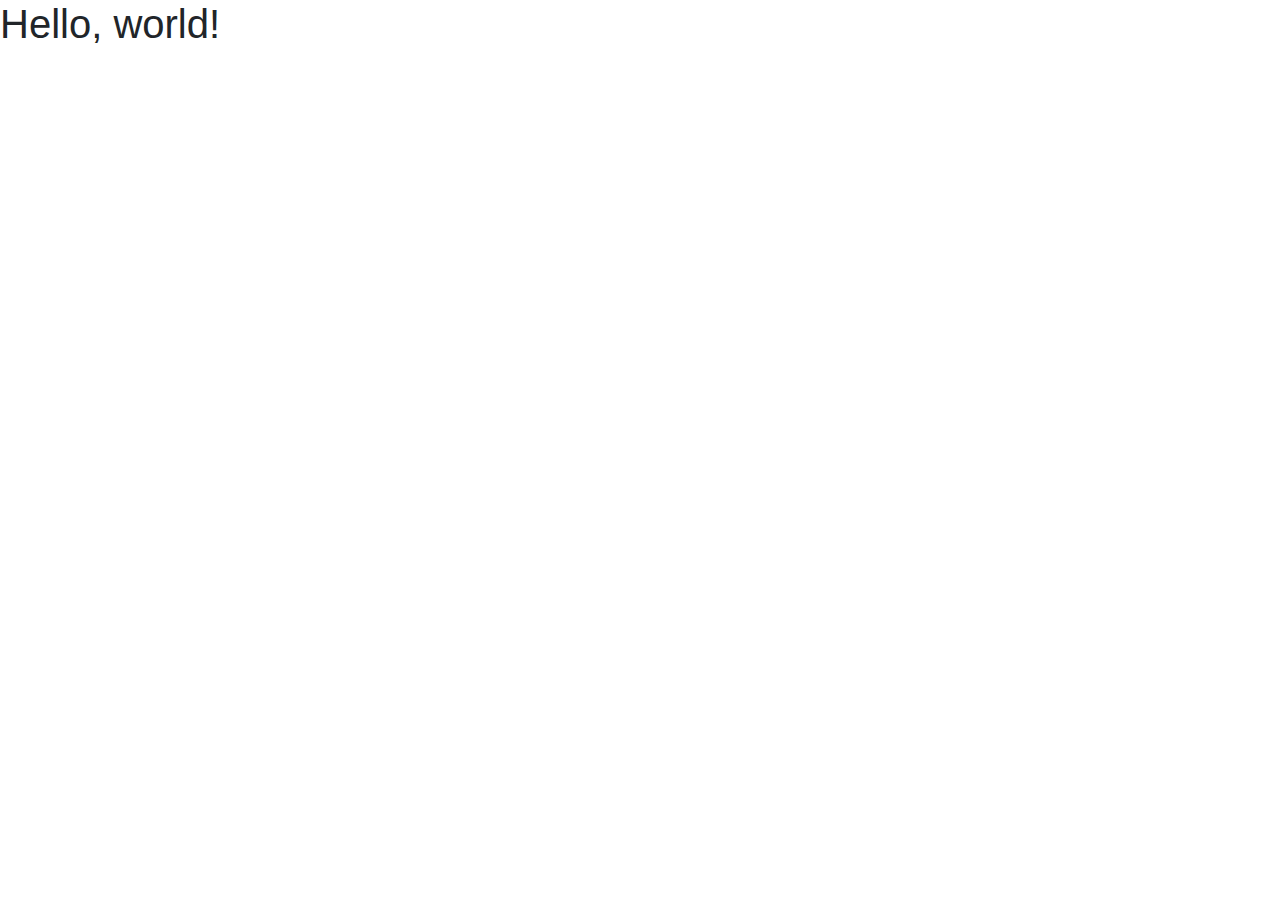
==== index.html @ 78512ca4 "primer commit" ====
<!doctype html>
<html lang="en">
  <head>
    <!-- Required meta tags -->
    <meta charset="utf-8">
    <meta name="viewport" content="width=device-width, initial-scale=1, shrink-to-fit=no">

    <!-- Bootstrap CSS -->
    <link rel="stylesheet" href="https://stackpath.bootstrapcdn.com/bootstrap/4.3.1/css/bootstrap.min.css" integrity="sha384-ggOyR0iXCbMQv3Xipma34MD+dH/1fQ784/j6cY/iJTQUOhcWr7x9JvoRxT2MZw1T" crossorigin="anonymous">

    <title>Hello, world!</title>
  </head>
  <body>
    <h1>Hello, world!</h1>

    <!-- Optional JavaScript -->
    <!-- jQuery first, then Popper.js, then Bootstrap JS -->
    <script src="https://code.jquery.com/jquery-3.3.1.slim.min.js" integrity="sha384-q8i/X+965DzO0rT7abK41JStQIAqVgRVzpbzo5smXKp4YfRvH+8abtTE1Pi6jizo" crossorigin="anonymous"></script>
    <script src="https://cdnjs.cloudflare.com/ajax/libs/popper.js/1.14.7/umd/popper.min.js" integrity="sha384-UO2eT0CpHqdSJQ6hJty5KVphtPhzWj9WO1clHTMGa3JDZwrnQq4sF86dIHNDz0W1" crossorigin="anonymous"></script>
    <script src="https://stackpath.bootstrapcdn.com/bootstrap/4.3.1/js/bootstrap.min.js" integrity="sha384-JjSmVgyd0p3pXB1rRibZUAYoIIy6OrQ6VrjIEaFf/nJGzIxFDsf4x0xIM+B07jRM" crossorigin="anonymous"></script>
  </body>
</html>
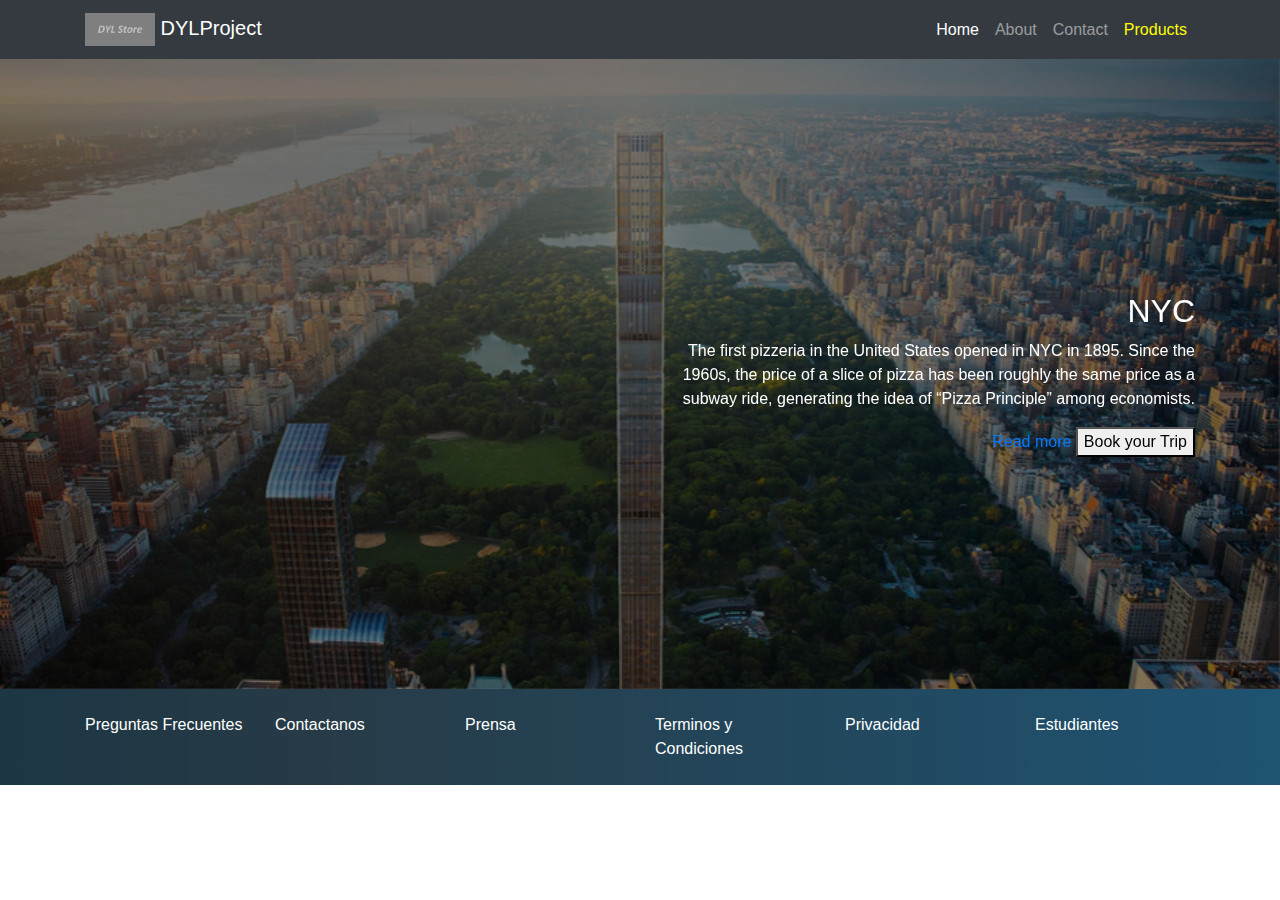
==== commit 2b6a9751: "adding carousel and navbar" ====
--- a/index.html
+++ b/index.html
@@ -7,12 +7,112 @@
 
     <!-- Bootstrap CSS -->
     <link rel="stylesheet" href="https://stackpath.bootstrapcdn.com/bootstrap/4.3.1/css/bootstrap.min.css" integrity="sha384-ggOyR0iXCbMQv3Xipma34MD+dH/1fQ784/j6cY/iJTQUOhcWr7x9JvoRxT2MZw1T" crossorigin="anonymous">
-
-    <title>Hello, world!</title>
+    <link rel="stylesheet" href="index.css">
+    <title>DYL Project</title>
   </head>
   <body>
-    <h1>Hello, world!</h1>
+    <!-- HEADER -->
+      <nav id="header" class="navbar navbar-expand-lg navbar-dark bg-dark">
+        <div class="container">
+          <a class="navbar-brand" href="#">
+            <img src="img/logo.png" alt="dylstore logo">
+            DYLProject
+          </a>
+          <button class="navbar-toggler" type="button" data-toggle="collapse" data-target="#navbarSupportedContent" aria-controls="navbarSupportedContent" aria-expanded="false" aria-label="Toggle navigation">
+            <span class="navbar-toggler-icon"></span>
+          </button>
+        
+          <div class="collapse navbar-collapse" id="navbarSupportedContent">
+            <ul class="navbar-nav ml-auto">
+              <li class="nav-item active">
+                <a class="nav-link" href="#">Home <span class="sr-only">(current)</span></a>
+              </li>
+              <li class="nav-item">
+                  <a class="nav-link" href="#">About</a>
+              </li>
+              <li class="nav-item">
+                  <a class="nav-link" href="#">Contact</a>
+              </li>
+              <li class="nav-item">
+                  <a class="nav-link important-text" href="#">Products</a>
+                </li>
+              <!-- <li class="nav-item dropdown">
+                <a class="nav-link dropdown-toggle" href="#" id="navbarDropdown" role="button" data-toggle="dropdown" aria-haspopup="true" aria-expanded="false">
+                  Categories
+                </a>
+                <div class="dropdown-menu" aria-labelledby="navbarDropdown">
+                  <a class="dropdown-item" href="#">Action</a>
+                  <a class="dropdown-item" href="#">Another action</a>
+                  <div class="dropdown-divider"></div>
+                  <a class="dropdown-item" href="#">Something else here</a>
+                </div>
+              </li>
+              <li class="nav-item">
+                <a class="nav-link disabled" href="#" tabindex="-1" aria-disabled="true">Disabled</a>
+              </li> -->
+            </ul>
+            <!-- <form class="form-inline my-2 my-lg-0">
+              <input class="form-control mr-sm-2" type="search" placeholder="Search" aria-label="Search">
+              <button class="btn btn-outline-success my-2 my-sm-0" type="submit">Search</button>
+            </form> -->
+          </div>
+        </div>
+      </nav>
+  
+    <!-- END HEADER -->
 
+    <!-- MAIN -->
+    <section id="main">
+      <div id="carousel" class="carousel slide" data-ride="carousel" data-pause="false">
+      
+            <div class="carousel-inner">
+              <div class="carousel-item">
+                <img src="/img/empire_state.jpg" class="d-block w-100" alt="...">
+              </div>
+              <div class="carousel-item active">
+                <img src="img/central-park.jpg" class="d-block w-100" alt="...">
+              </div>
+              <div class="carousel-item ">
+                <img src="img/broklyn-bridge.jpg" class="d-block w-100" alt="...">
+              </div>
+              <div class="overlay ">
+                    <div class="container">
+                        <div class="row">
+                            <div class="col-md-6 offset-md-6 text-center text-md-right"> <!-- offset sirve para recorrer columnass-->
+                                <h2>NYC</h2>
+                                <p class="d-none d-md-block">The first pizzeria in the United States opened in NYC in 1895. Since the 1960s, the price of a slice of pizza has been roughly the same price as a subway ride, generating the idea of “Pizza Principle” among economists.</p>
+                                 <a href="#">Read more</a>
+                                 <button>Book your Trip</button>
+                            </div>
+                        </div>
+                    </div>
+              </div>
+            </div>
+            <!-- <a class="carousel-control-prev" href="#carouselExampleControls" role="button" data-slide="prev">
+              <span class="carousel-control-prev-icon" aria-hidden="true"></span>
+              <span class="sr-only">Previous</span>
+            </a>
+            <a class="carousel-control-next" href="#carouselExampleControls" role="button" data-slide="next">
+              <span class="carousel-control-next-icon" aria-hidden="true"></span>
+              <span class="sr-only">Next</span>
+            </a> -->
+        </div>
+      </section>
+    <!-- /MAIN -->
+    <!-- FOOTER -->
+    <footer id="footer" class="pb-4 pt-4">
+      <div class="container">
+        <div class="row">
+          <div class="col-12 col-lg"><a href="#">Preguntas Frecuentes</a></div>
+          <div class="col-12 col-lg"><a href="#">Contactanos</a></div>
+          <div class="col-12 col-lg"><a href="#">Prensa</a></div>
+          <div class="col-12 col-lg"><a href="#">Terminos y Condiciones</a></div>
+          <div class="col-12 col-lg"><a href="#">Privacidad</a></div>
+          <div class="col-12 col-lg"><a href="#">Estudiantes</a></div>
+        </div>
+      </div>
+    </footer>
+    <!-- END FOOTER -->
     <!-- Optional JavaScript -->
     <!-- jQuery first, then Popper.js, then Bootstrap JS -->
     <script src="https://code.jquery.com/jquery-3.3.1.slim.min.js" integrity="sha384-q8i/X+965DzO0rT7abK41JStQIAqVgRVzpbzo5smXKp4YfRvH+8abtTE1Pi6jizo" crossorigin="anonymous"></script>
--- a/index.css
+++ b/index.css
@@ -0,0 +1,46 @@
+.important-text{
+    color:yellow !important;
+}
+#header img{
+    width: 70px;
+  
+}
+
+#main .carousel-inner img{
+   max-height: 70vh;
+   object-fit: cover;
+
+}
+
+#carousel{
+    position: relative;
+}
+
+#carousel .overlay{
+    position: absolute;
+    top:0;
+    bottom:0;
+    right: 0;
+    left: 0;
+    background-color: rgba(0,0,0,.5);
+    color:white;
+}
+
+#carousel .overlay .container,
+#carousel .overlay .row{
+    height: 100%;
+}
+
+#carousel .overlay .row{
+    align-content: center;
+}
+#footer{
+    background: linear-gradient(90deg, #1c3643, #273b47 25%, #1e5372 );
+}
+
+
+footer a{
+    color:white;
+    text-decoration: none;
+
+}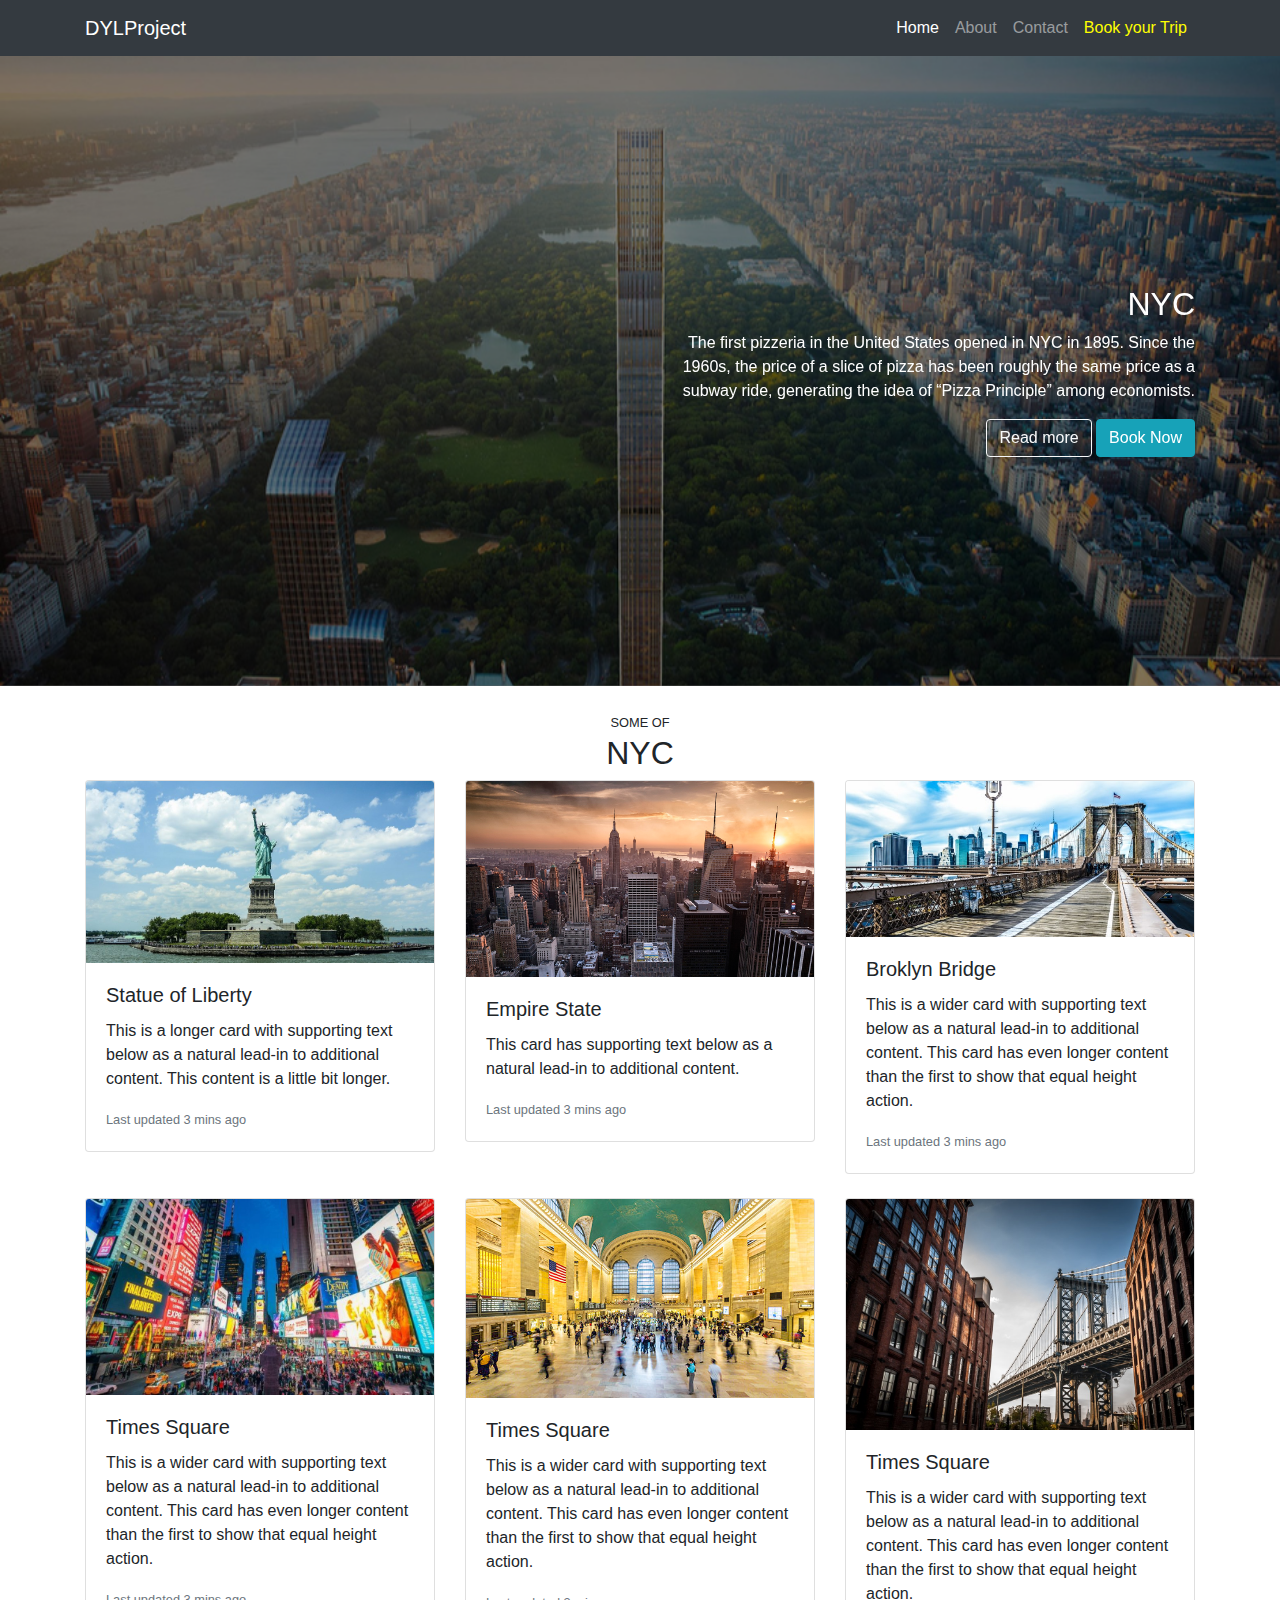
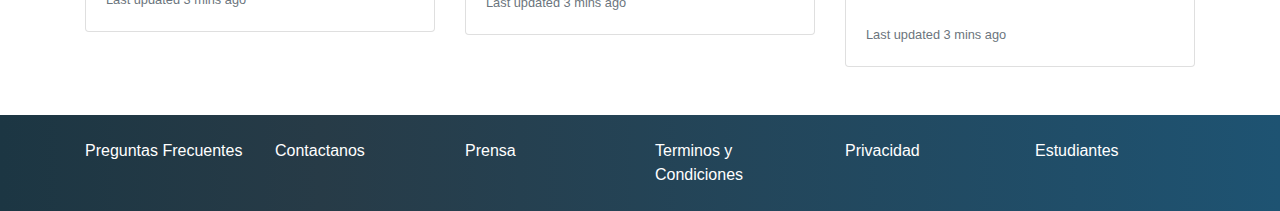
==== commit 885959cb: "adding cards and images" ====
--- a/index.html
+++ b/index.html
@@ -15,7 +15,7 @@
       <nav id="header" class="navbar navbar-expand-lg navbar-dark bg-dark">
         <div class="container">
           <a class="navbar-brand" href="#">
-            <img src="img/logo.png" alt="dylstore logo">
+            <!-- <img src="img/logo.png" alt="dylstore logo"> -->
             DYLProject
           </a>
           <button class="navbar-toggler" type="button" data-toggle="collapse" data-target="#navbarSupportedContent" aria-controls="navbarSupportedContent" aria-expanded="false" aria-label="Toggle navigation">
@@ -34,7 +34,7 @@
                   <a class="nav-link" href="#">Contact</a>
               </li>
               <li class="nav-item">
-                  <a class="nav-link important-text" href="#">Products</a>
+                  <a class="nav-link important-text" href="#">Book your Trip</a>
                 </li>
               <!-- <li class="nav-item dropdown">
                 <a class="nav-link dropdown-toggle" href="#" id="navbarDropdown" role="button" data-toggle="dropdown" aria-haspopup="true" aria-expanded="false">
@@ -81,8 +81,8 @@
                             <div class="col-md-6 offset-md-6 text-center text-md-right"> <!-- offset sirve para recorrer columnass-->
                                 <h2>NYC</h2>
                                 <p class="d-none d-md-block">The first pizzeria in the United States opened in NYC in 1895. Since the 1960s, the price of a slice of pizza has been roughly the same price as a subway ride, generating the idea of “Pizza Principle” among economists.</p>
-                                 <a href="#">Read more</a>
-                                 <button>Book your Trip</button>
+                                 <a href="#" class="btn btn-outline-light">Read more</a>
+                                 <button type="button" class="btn btn-info">Book Now</button>
                             </div>
                         </div>
                     </div>
@@ -99,6 +99,83 @@
         </div>
       </section>
     <!-- /MAIN -->
+
+    <!-- ARTICLES -->
+    <section id="articles" class="mt-4 mb-4">
+      <div class="container">
+          <div class="row">
+            <div class="col text-center text-uppercase">
+                <small>Some of</small>
+                <h2>NYC</h2>
+            </div> 
+          </div>
+          <div class="row">
+              <div class="col-12 col-md-6 col-lg-4 mb-4">
+                  <div class="card">
+                      <img src="/img/statue_of_liberty.jpg" class="card-img-top" alt="...">
+                      <div class="card-body">
+                        <h5 class="card-title">Statue of Liberty</h5>
+                        <p class="card-text">This is a longer card with supporting text below as a natural lead-in to additional content. This content is a little bit longer.</p>
+                        <p class="card-text"><small class="text-muted">Last updated 3 mins ago</small></p>
+                      </div>
+                    </div>
+              </div>
+
+              <div class="col-12 col-md-6 col-lg-4 mb-4">
+                  <div class="card">
+                      <img src="img/empire_state.jpg" class="card-img-top" alt="...">
+                      <div class="card-body">
+                        <h5 class="card-title">Empire State</h5>
+                        <p class="card-text">This card has supporting text below as a natural lead-in to additional content.</p>
+                        <p class="card-text"><small class="text-muted">Last updated 3 mins ago</small></p>
+                      </div>
+                    </div>
+              </div>
+              <div class="col-12 col-md-6 col-lg-4 mb-4">
+                  <div class="card">
+                      <img src="img/broklyn-bridge.jpg" class="card-img-top" alt="...">
+                      <div class="card-body">
+                        <h5 class="card-title">Broklyn Bridge</h5>
+                        <p class="card-text">This is a wider card with supporting text below as a natural lead-in to additional content. This card has even longer content than the first to show that equal height action.</p>
+                        <p class="card-text"><small class="text-muted">Last updated 3 mins ago</small></p>
+                      </div>
+                    </div>
+              </div>
+              <div class="col-12 col-md-6 col-lg-4 mb-4">
+                  <div class="card">
+                      <img src="img/time-square.jpg" class="card-img-top" alt="...">
+                      <div class="card-body">
+                        <h5 class="card-title">Times Square</h5>
+                        <p class="card-text">This is a wider card with supporting text below as a natural lead-in to additional content. This card has even longer content than the first to show that equal height action.</p>
+                        <p class="card-text"><small class="text-muted">Last updated 3 mins ago</small></p>
+                      </div>
+                    </div>
+              </div>
+              <div class="col-12 col-md-6 col-lg-4 mb-4">
+                  <div class="card">
+                      <img src="img/grand-central.jpg" class="card-img-top" alt="...">
+                      <div class="card-body">
+                        <h5 class="card-title">Times Square</h5>
+                        <p class="card-text">This is a wider card with supporting text below as a natural lead-in to additional content. This card has even longer content than the first to show that equal height action.</p>
+                        <p class="card-text"><small class="text-muted">Last updated 3 mins ago</small></p>
+                      </div>
+                    </div>
+              </div>
+              <div class="col-12 col-md-6 col-lg-4 mb-4">
+                  <div class="card">
+                      <img src="img/dumbo.jpg" class="card-img-top" alt="...">
+                      <div class="card-body">
+                        <h5 class="card-title">Times Square</h5>
+                        <p class="card-text">This is a wider card with supporting text below as a natural lead-in to additional content. This card has even longer content than the first to show that equal height action.</p>
+                        <p class="card-text"><small class="text-muted">Last updated 3 mins ago</small></p>
+                      </div>
+                    </div>
+              </div>
+          </div>
+      </div>
+    </section>
+  
+    <!-- /ARTICLES -->
     <!-- FOOTER -->
     <footer id="footer" class="pb-4 pt-4">
       <div class="container">
@@ -111,6 +188,7 @@
           <div class="col-12 col-lg"><a href="#">Estudiantes</a></div>
         </div>
       </div>
+    </div>
     </footer>
     <!-- END FOOTER -->
     <!-- Optional JavaScript -->
--- a/index.css
+++ b/index.css
@@ -34,6 +34,8 @@
 #carousel .overlay .row{
     align-content: center;
 }
+
+
 #footer{
     background: linear-gradient(90deg, #1c3643, #273b47 25%, #1e5372 );
 }
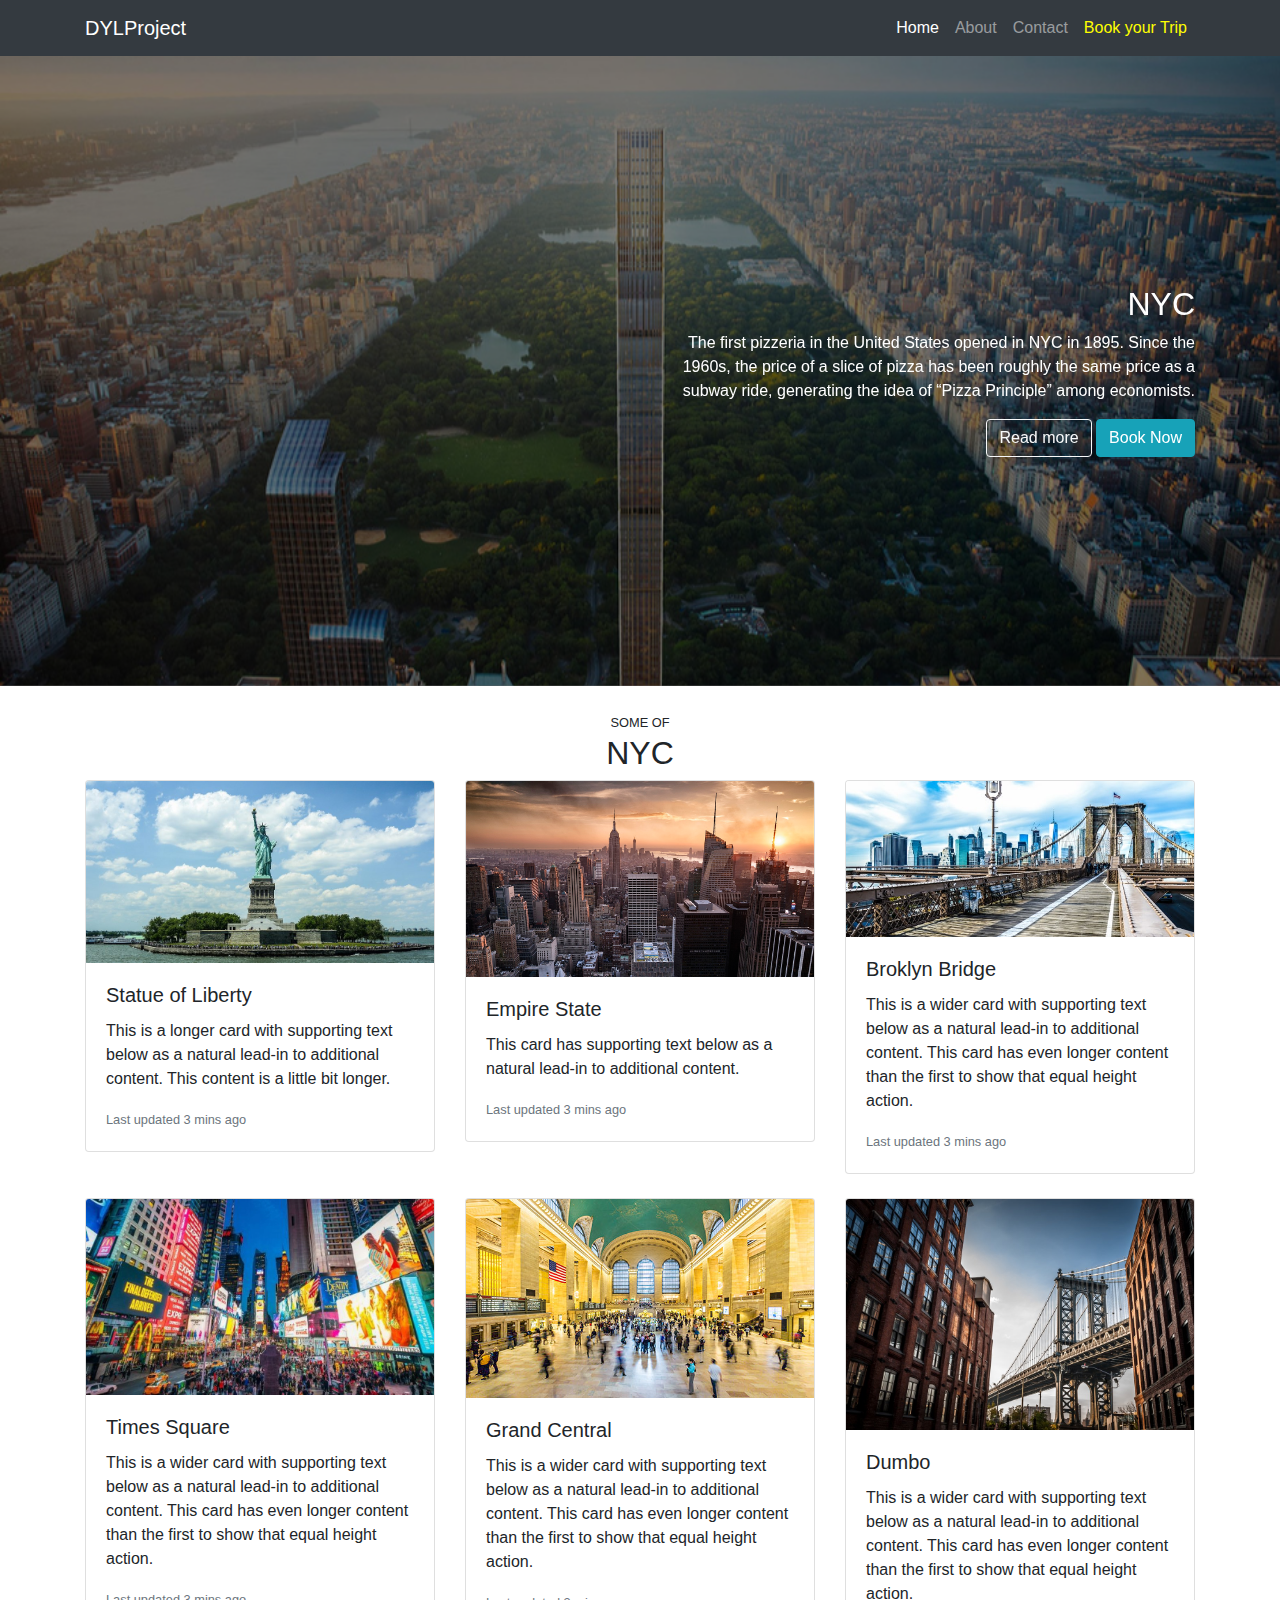
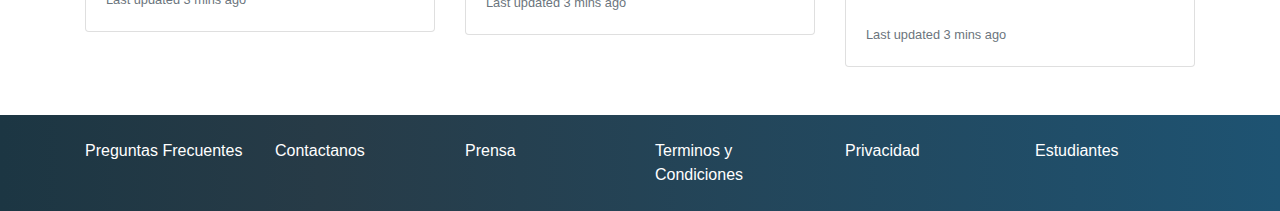
==== commit 2d8c1079: "articulos modificados" ====
--- a/index.html
+++ b/index.html
@@ -155,7 +155,7 @@
                   <div class="card">
                       <img src="img/grand-central.jpg" class="card-img-top" alt="...">
                       <div class="card-body">
-                        <h5 class="card-title">Times Square</h5>
+                        <h5 class="card-title">Grand Central</h5>
                         <p class="card-text">This is a wider card with supporting text below as a natural lead-in to additional content. This card has even longer content than the first to show that equal height action.</p>
                         <p class="card-text"><small class="text-muted">Last updated 3 mins ago</small></p>
                       </div>
@@ -165,7 +165,7 @@
                   <div class="card">
                       <img src="img/dumbo.jpg" class="card-img-top" alt="...">
                       <div class="card-body">
-                        <h5 class="card-title">Times Square</h5>
+                        <h5 class="card-title">Dumbo</h5>
                         <p class="card-text">This is a wider card with supporting text below as a natural lead-in to additional content. This card has even longer content than the first to show that equal height action.</p>
                         <p class="card-text"><small class="text-muted">Last updated 3 mins ago</small></p>
                       </div>
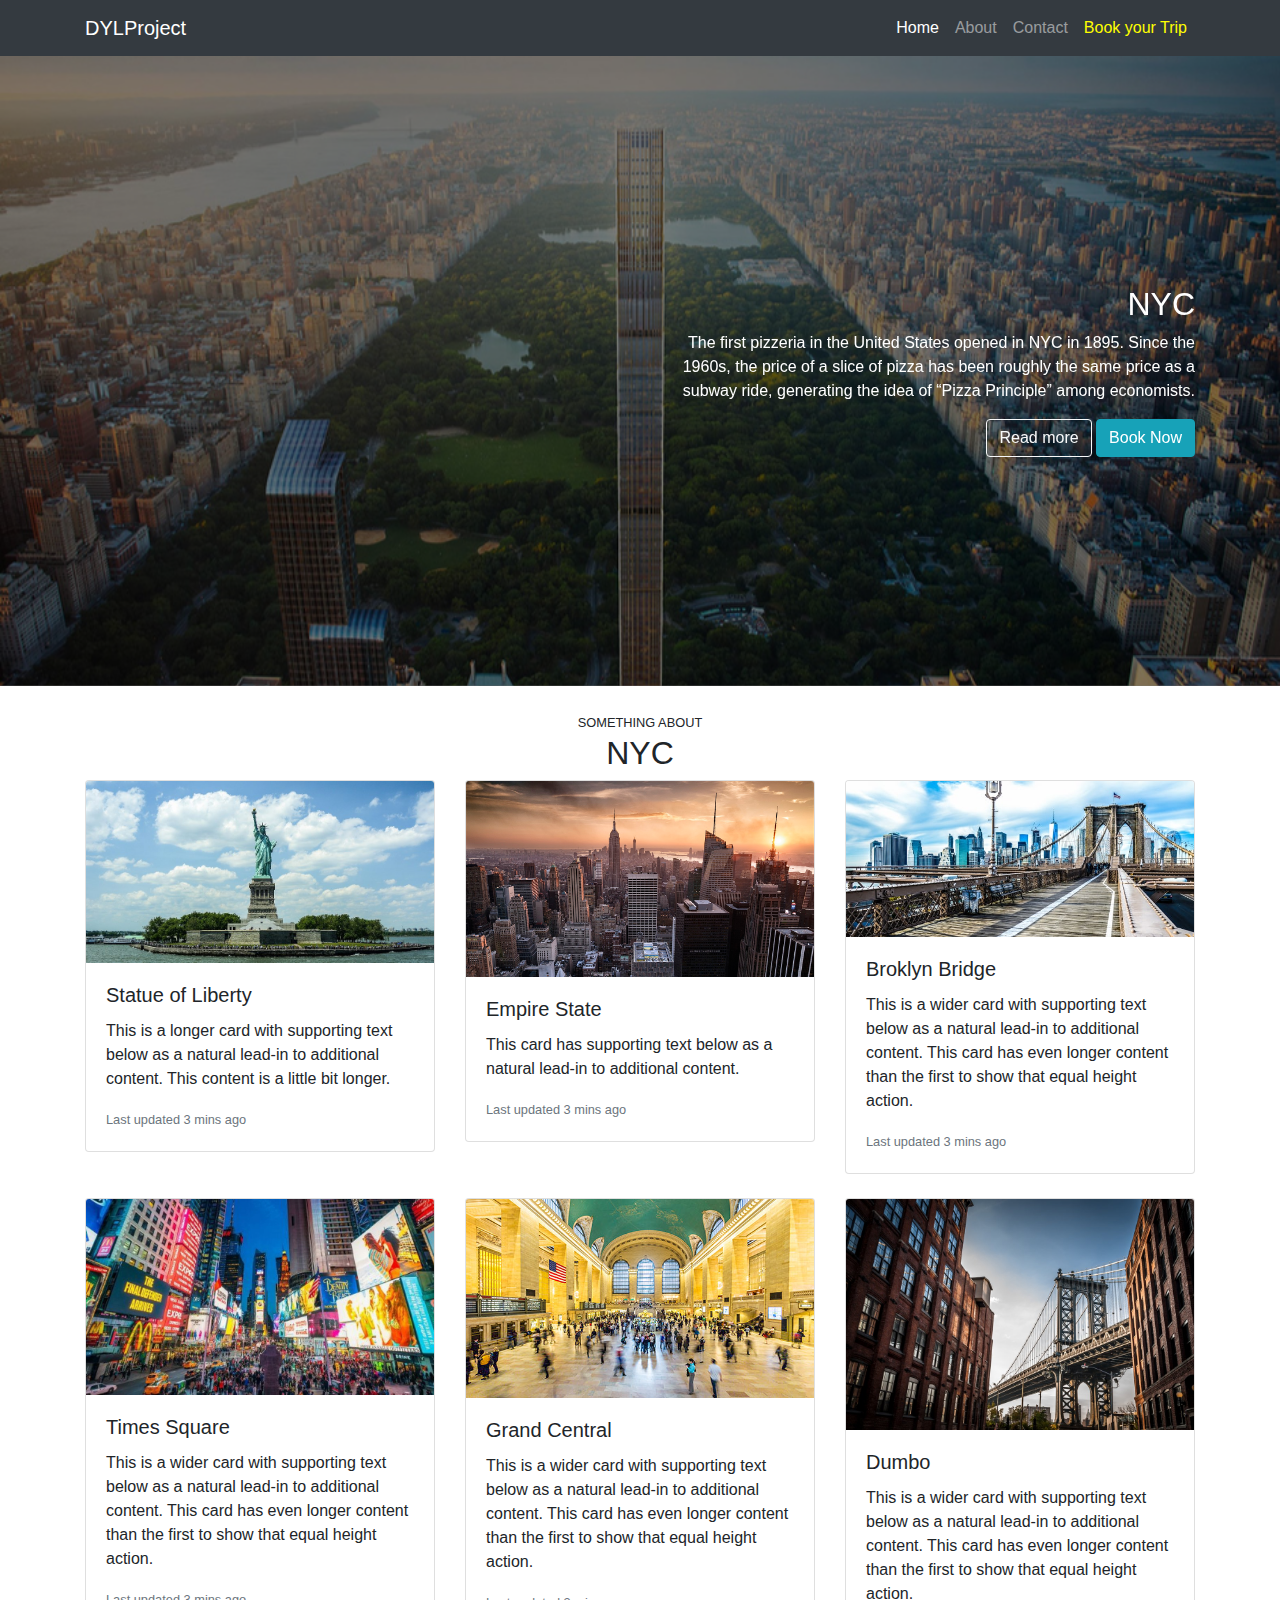
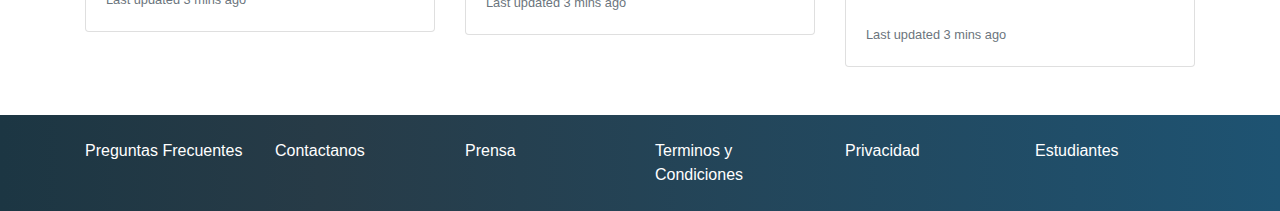
==== commit 54ec2343: "modificando texto erroneo" ====
--- a/index.html
+++ b/index.html
@@ -105,7 +105,7 @@
       <div class="container">
           <div class="row">
             <div class="col text-center text-uppercase">
-                <small>Some of</small>
+                <small>Something about</small>
                 <h2>NYC</h2>
             </div> 
           </div>
